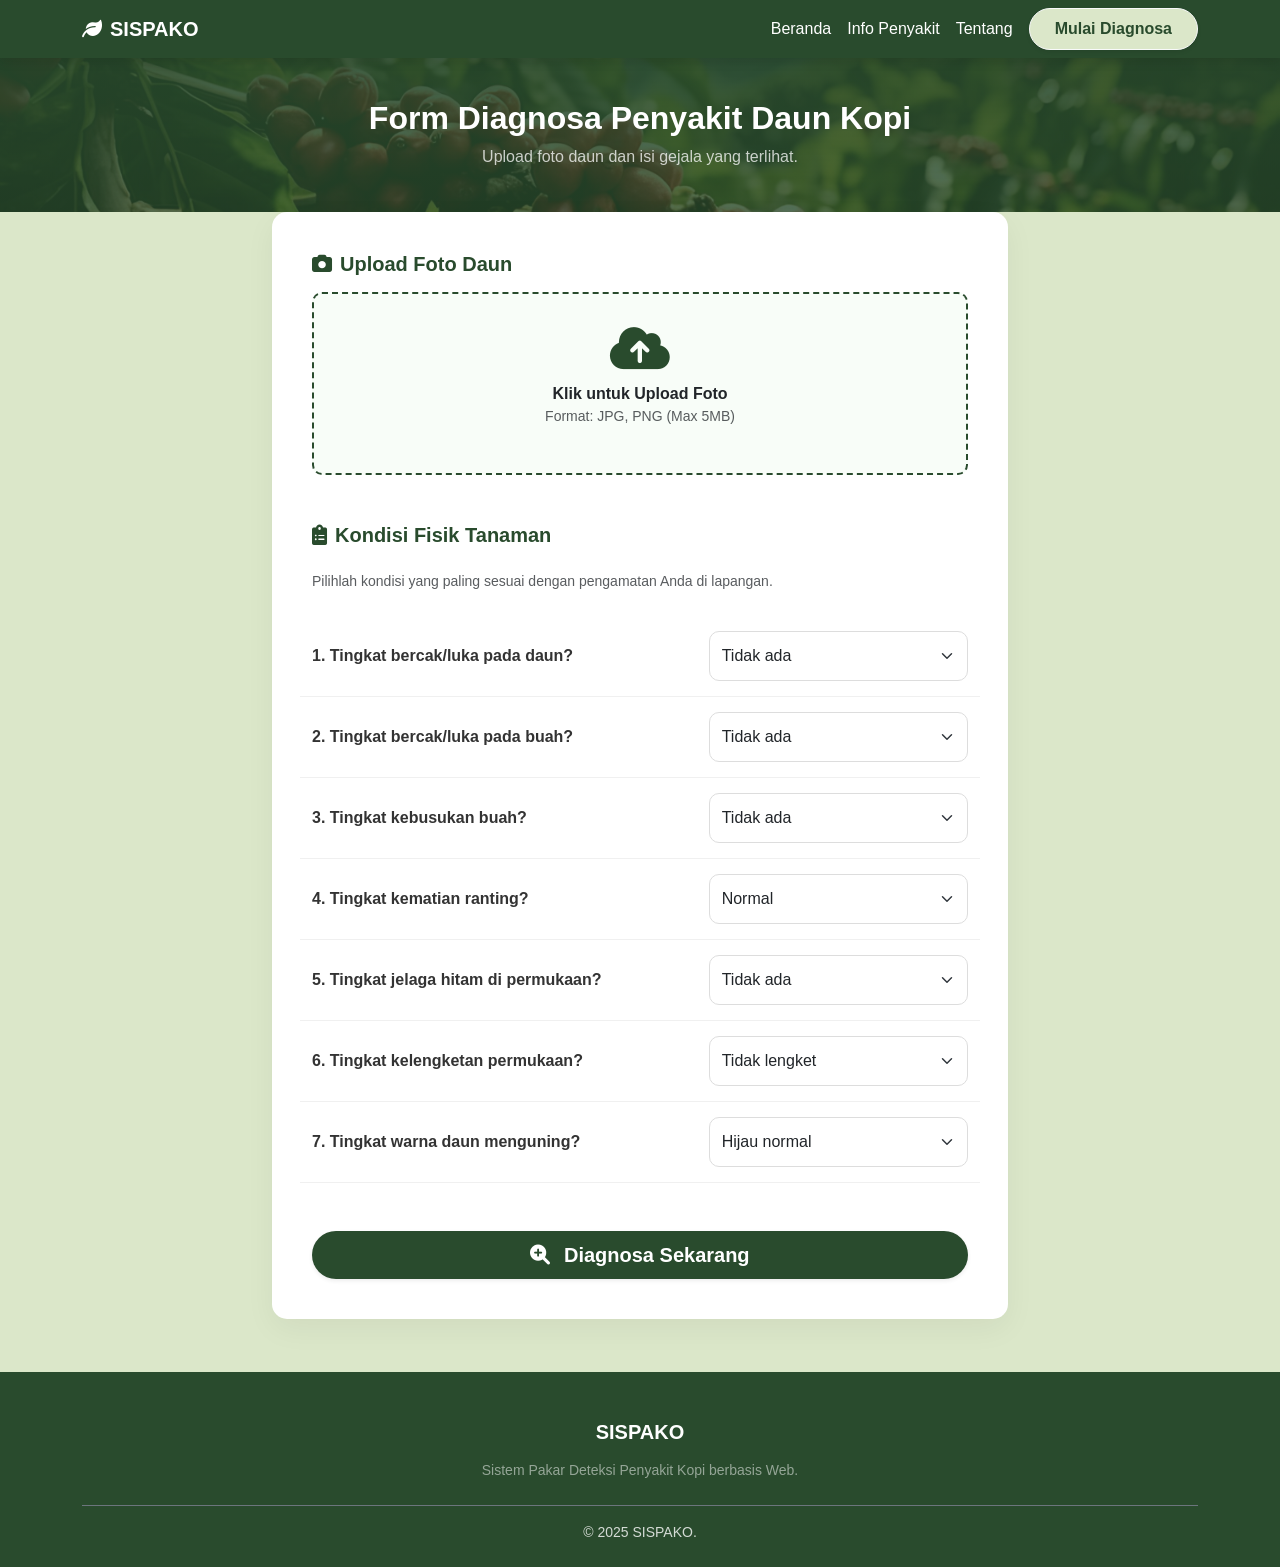
==== diagnosa.html @ ef5dbff3 "benerin halaman penyakit&tentang sama nambahin halaman diagnosa &hasil diagnosa" ====
<!DOCTYPE html>
<html lang="id">
<head>
    <meta charset="UTF-8">
    <meta name="viewport" content="width=device-width, initial-scale=1.0">
    <title>Formulir Diagnosa - SISPAKO</title>
    
    <link href="https://cdn.jsdelivr.net/npm/bootstrap@5.3.0/dist/css/bootstrap.min.css" rel="stylesheet">
    <link rel="stylesheet" href="https://cdnjs.cloudflare.com/ajax/libs/font-awesome/6.0.0/css/all.min.css">

    <style>
        /* --- STYLE KONSISTEN (SAMA PERSIS) --- */
        :root {
            --primary-color: #294B2D;   /* Hijau Tua */
            --secondary-color: #DBE7C9; /* Hijau Muda */
            --accent-color: #294B2D;    
            --light-bg: #DBE7C9;       
        }

        body {
            font-family: 'Segoe UI', sans-serif;
            background-color: var(--light-bg);
            padding-top: 56px; 
            display: flex;
            flex-direction: column;
            min-height: 100vh; 
        }

        /* --- NAVBAR --- */
        .navbar-custom {
            background-color: var(--primary-color);
            box-shadow: 0 4px 10px rgba(0,0,0,0.1);
        }
        .navbar-brand, .nav-link {
            color: #fff !important;
        }
        .btn-nav-active {
            background-color: var(--secondary-color) !important;
            color: var(--primary-color) !important;
            font-weight: bold;
            border-radius: 50px;
            padding: 8px 25px;
            transition: 0.3s;
        }

        /* --- CARD FORM --- */
        .card-form {
            border: none;
            border-radius: 15px;
            box-shadow: 0 10px 30px rgba(0,0,0,0.05);
            background-color: white;
            overflow: hidden;
            padding: 40px; /* Padding ditambah biar lega */
        }

        /* --- UPLOAD AREA --- */
        .upload-area {
            border: 2px dashed var(--primary-color);
            border-radius: 10px;
            padding: 30px;
            text-align: center;
            background-color: #f8fdf8;
            cursor: pointer;
            transition: 0.3s;
            margin-bottom: 30px;
        }
        .upload-area:hover {
            background-color: #eafbe9;
        }
        .upload-icon {
            font-size: 3rem;
            color: var(--primary-color);
            margin-bottom: 10px;
        }
        #imagePreview {
            display: none;
            max-width: 100%;
            max-height: 300px;
            margin-top: 20px;
            border-radius: 10px;
            box-shadow: 0 4px 10px rgba(0,0,0,0.1);
        }

        /* --- FORM ELEMENTS --- */
        .form-label {
            font-weight: 600;
            color: #333;
        }
        .form-select {
            border-radius: 10px;
            border: 1px solid #ddd;
            padding: 12px;
            cursor: pointer;
        }
        .form-select:focus {
            border-color: var(--primary-color);
            box-shadow: 0 0 0 0.25rem rgba(41, 75, 45, 0.25);
        }
        .row-gejala {
            padding: 15px 0;
            border-bottom: 1px solid #f0f0f0;
        }
        .row-gejala:last-child {
            border-bottom: none;
        }

        /* --- HEADER TEXT --- */
        .page-header {
            background: linear-gradient(rgba(41, 75, 45, 0.9), rgba(41, 75, 45, 0.8)), url('kopi.png');
            background-size: cover;
            background-position: center;
            color: white;
            padding: 43px 0;
            text-align: center;
            margin-bottom: 0;
        }

        /* --- FOOTER --- */
        footer {
            background-color: var(--primary-color); 
            color: rgba(255,255,255,0.8);
            padding-top: 3rem;
            padding-bottom: 1.5rem;
            margin-top: auto; 
            border-top: 5px solid var(--secondary-color); 
        }
    </style>
</head>
<body>

    <nav class="navbar navbar-expand-lg navbar-custom fixed-top">
      <div class="container">
        <a class="navbar-brand fw-bold" href="index.html">
            <i class="fas fa-leaf me-2"></i>SISPAKO 
        </a>
        <button class="navbar-toggler border-0 text-white" type="button" data-bs-toggle="collapse" data-bs-target="#navbarNav">
          <i class="fas fa-bars"></i>
        </button>
        <div class="collapse navbar-collapse" id="navbarNav">
          <ul class="navbar-nav ms-auto align-items-center">
            <li class="nav-item"><a class="nav-link" href="index.html">Beranda</a></li>
            <li class="nav-item"><a class="nav-link" href="penyakit.html">Info Penyakit</a></li>
            <li class="nav-item"><a class="nav-link" href="tentang.html">Tentang</a></li>
            <li class="nav-item ms-lg-2 mt-2 mt-lg-0">
                <a class="btn btn-light btn-nav-active shadow-sm" href="diagnosa.html">Mulai Diagnosa</a>
            </li>
          </ul>
        </div>
      </div>
    </nav>

    <div class="page-header">
        <div class="container">
            <h2 class="fw-bold">Form Diagnosa Penyakit Daun Kopi</h2>
            <p class="mb-0 opacity-75">Upload foto daun dan isi gejala yang terlihat.</p>
        </div>
    </div>

    <div class="container pb-5">
        <div class="row justify-content-center">
            <div class="col-lg-8">
                
                <div class="card card-form">
                    
                    <form action="hasil_diagnosa.html"> <h5 class="fw-bold mb-3" style="color: var(--primary-color);"><i class="fas fa-camera me-2"></i>Upload Foto Daun</h5>
                        <div class="upload-area" onclick="document.getElementById('fileInput').click()">
                            <input type="file" id="fileInput" accept="image/*" style="display: none;" onchange="previewImage(event)">
                            <div id="uploadPlaceholder">
                                <i class="fas fa-cloud-upload-alt upload-icon"></i>
                                <p class="mb-0 fw-bold">Klik untuk Upload Foto</p>
                                <p class="small text-muted">Format: JPG, PNG (Max 5MB)</p>
                            </div>
                            <img id="imagePreview" src="#" alt="Preview Gambar">
                        </div>

                        <h5 class="fw-bold mb-4 mt-5" style="color: var(--primary-color);"><i class="fas fa-clipboard-list me-2"></i>Kondisi Fisik Tanaman</h5>
                        <p class="text-muted small mb-4">Pilihlah kondisi yang paling sesuai dengan pengamatan Anda di lapangan.</p>

                        <div class="row row-gejala align-items-center">
                            <div class="col-md-7"><label class="form-label mb-0">1. Tingkat bercak/luka pada daun?</label></div>
                            <div class="col-md-5">
                                <select class="form-select">
                                    <option value="0">Tidak ada</option>
                                    <option value="0.3">Ada sedikit (kecil-kecil)</option>
                                    <option value="0.7">Cukup banyak (menyebar)</option>
                                    <option value="1">Sangat parah (menutupi daun)</option>
                                </select>
                            </div>
                        </div>

                        <div class="row row-gejala align-items-center">
                            <div class="col-md-7"><label class="form-label mb-0">2. Tingkat bercak/luka pada buah?</label></div>
                            <div class="col-md-5">
                                <select class="form-select">
                                    <option value="0">Tidak ada</option>
                                    <option value="0.3">Ada sedikit (kecil-kecil)</option>
                                    <option value="0.7">Cukup banyak (meluas)</option>
                                    <option value="1">Sangat parah (buah mengeras)</option>
                                </select>
                            </div>
                        </div>

                        <div class="row row-gejala align-items-center">
                            <div class="col-md-7"><label class="form-label mb-0">3. Tingkat kebusukan buah?</label></div>
                            <div class="col-md-5">
                                <select class="form-select">
                                    <option value="0">Tidak ada</option>
                                    <option value="0.3">Ada sedikit (1-3 buah)</option>
                                    <option value="0.7">Cukup banyak (sebagian gugur)</option>
                                    <option value="1">Sangat parah (hampir semua busuk)</option>
                                </select>
                            </div>
                        </div>

                        <div class="row row-gejala align-items-center">
                            <div class="col-md-7"><label class="form-label mb-0">4. Tingkat kematian ranting?</label></div>
                            <div class="col-md-5">
                                <select class="form-select">
                                    <option value="0">Normal</option>
                                    <option value="0.3">Ada ujung ranting mengering</option>
                                    <option value="0.7">Sebagian ranting mengering</option>
                                    <option value="1">Batang/ranting utama mati</option>
                                </select>
                            </div>
                        </div>

                        <div class="row row-gejala align-items-center">
                            <div class="col-md-7"><label class="form-label mb-0">5. Tingkat jelaga hitam di permukaan?</label></div>
                            <div class="col-md-5">
                                <select class="form-select">
                                    <option value="0">Tidak ada</option>
                                    <option value="0.3">Tipis</option>
                                    <option value="0.7">Cukup tebal</option>
                                    <option value="1">Sangat tebal</option>
                                </select>
                            </div>
                        </div>

                        <div class="row row-gejala align-items-center">
                            <div class="col-md-7"><label class="form-label mb-0">6. Tingkat kelengketan permukaan?</label></div>
                            <div class="col-md-5">
                                <select class="form-select">
                                    <option value="0">Tidak lengket</option>
                                    <option value="0.5">Agak lengket</option>
                                    <option value="1">Sangat lengket</option>
                                </select>
                            </div>
                        </div>

                        <div class="row row-gejala align-items-center">
                            <div class="col-md-7"><label class="form-label mb-0">7. Tingkat warna daun menguning?</label></div>
                            <div class="col-md-5">
                                <select class="form-select">
                                    <option value="0">Hijau normal</option>
                                    <option value="0.3">Agak kusam/pucat</option>
                                    <option value="0.7">Kuning sebagian</option>
                                    <option value="1">Kuning total/kecoklatan</option>
                                </select>
                            </div>
                        </div>

                        <div class="d-grid gap-2 mt-5">
                            <a href="hasil_diagnosa.html" class="btn btn-lg rounded-pill fw-bold text-white shadow-sm" style="background-color: var(--primary-color);">
                                <i class="fas fa-search-plus me-2"></i> Diagnosa Sekarang
                            </a>
                        </div>

                    </form>
                </div>

            </div>
        </div>
    </div>

    <footer class="text-center">
        <div class="container">
            <h5 class="fw-bold text-white mb-3">SISPAKO</h5>
            <p class="small mb-4 text-white-50">Sistem Pakar Deteksi Penyakit Kopi berbasis Web.</p>
            <p class="mb-0 border-top border-secondary pt-3 small">&copy; 2025 SISPAKO.</p>
        </div>
    </footer>

    <script src="https://cdn.jsdelivr.net/npm/bootstrap@5.3.0/dist/js/bootstrap.bundle.min.js"></script>

    <script>
        function previewImage(event) {
            var reader = new FileReader();
            reader.onload = function(){
                var output = document.getElementById('imagePreview');
                output.src = reader.result;
                output.style.display = 'inline-block';
                document.getElementById('uploadPlaceholder').style.display = 'none';
            };
            reader.readAsDataURL(event.target.files[0]);
        }
    </script>

</body>
</html>
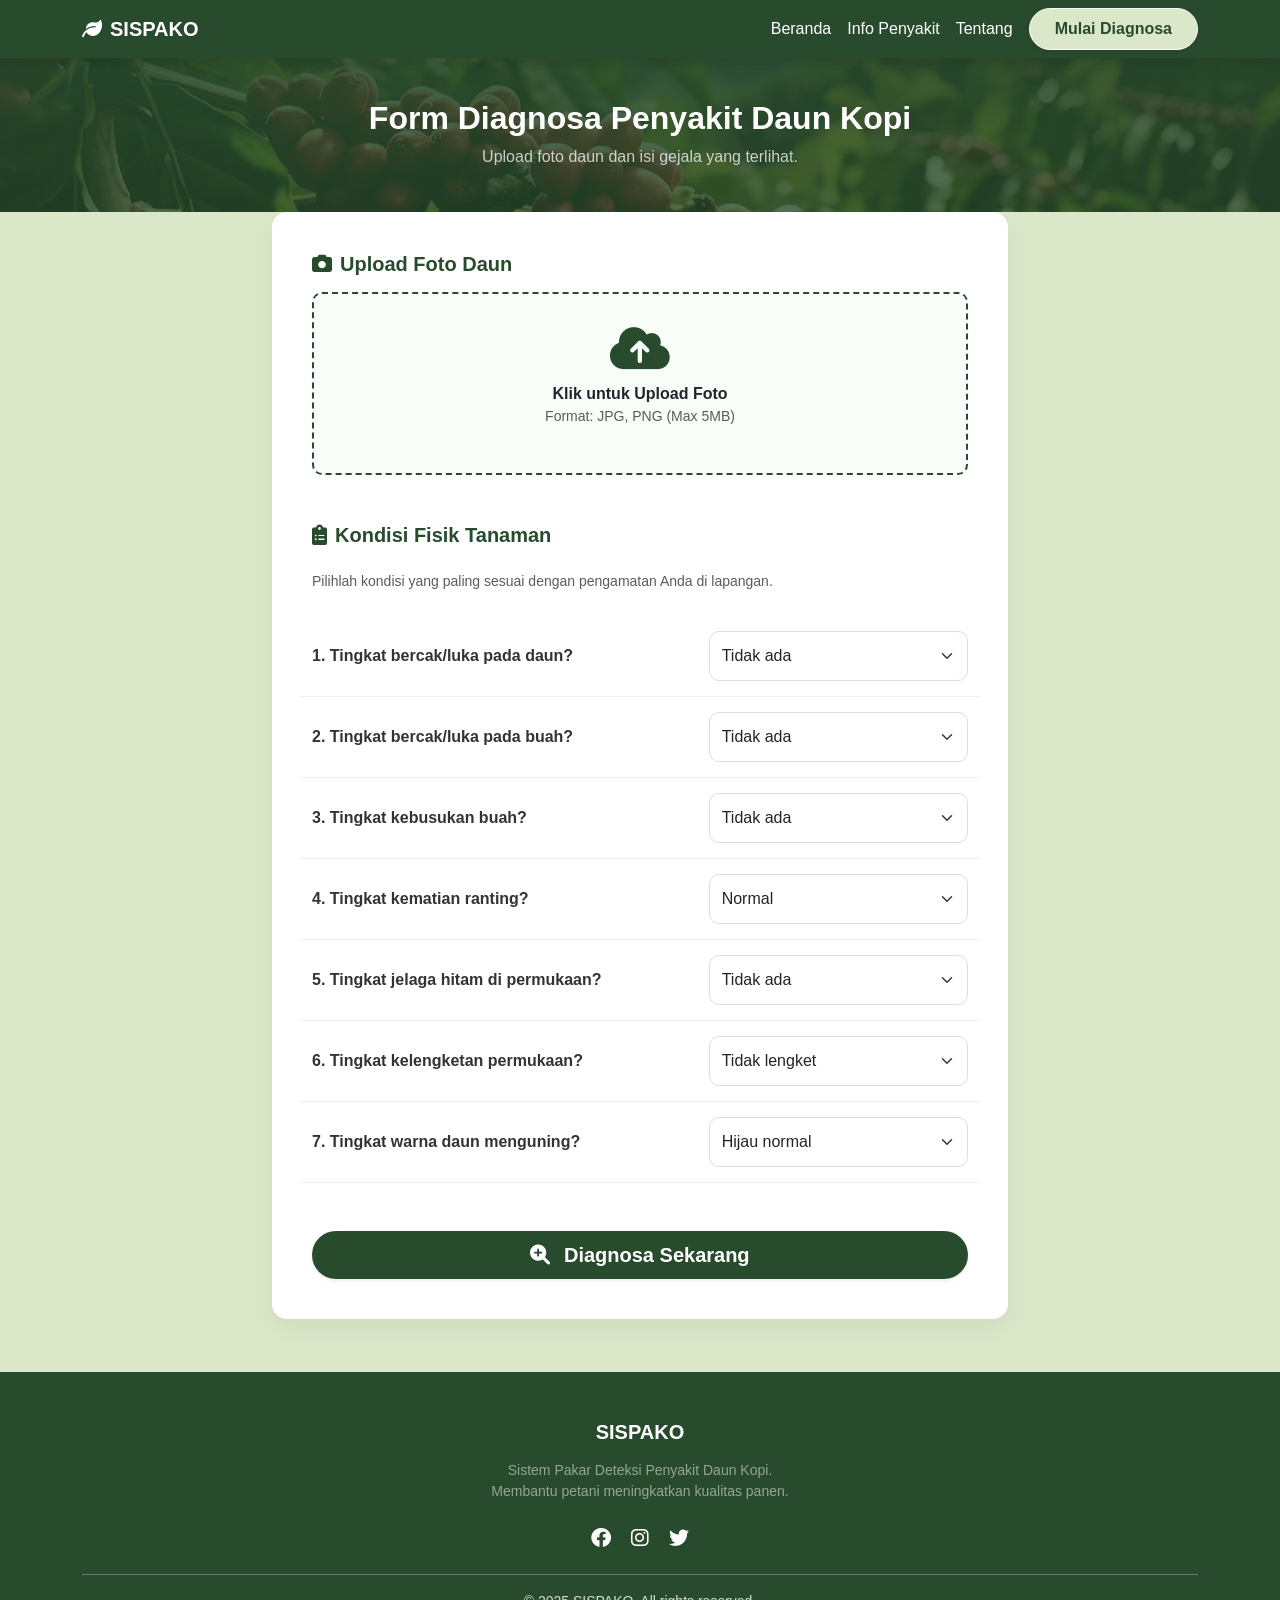
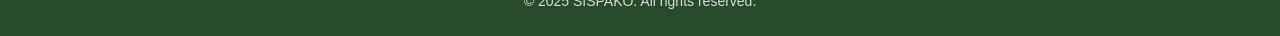
==== commit b002a157: "benerin headfoot" ====
--- a/diagnosa.html
+++ b/diagnosa.html
@@ -30,6 +30,7 @@
         .navbar-custom {
             background-color: var(--primary-color);
             box-shadow: 0 4px 10px rgba(0,0,0,0.1);
+            min-height: 56px; 
         }
         .navbar-brand, .nav-link {
             color: #fff !important;
@@ -275,11 +276,18 @@
     <footer class="text-center">
         <div class="container">
             <h5 class="fw-bold text-white mb-3">SISPAKO</h5>
-            <p class="small mb-4 text-white-50">Sistem Pakar Deteksi Penyakit Kopi berbasis Web.</p>
-            <p class="mb-0 border-top border-secondary pt-3 small">&copy; 2025 SISPAKO.</p>
+            <p class="small mb-4 text-white-50">Sistem Pakar Deteksi Penyakit Daun Kopi.<br>Membantu petani meningkatkan kualitas panen.</p>
+            
+            <div class="mb-4">
+                <a href="#" class="text-white me-3"><i class="fab fa-facebook fa-lg"></i></a>
+                <a href="#" class="text-white me-3"><i class="fab fa-instagram fa-lg"></i></a>
+                <a href="#" class="text-white"><i class="fab fa-twitter fa-lg"></i></a>
+            </div>
+
+            <p class="mb-0 border-top border-secondary pt-3 small">&copy; 2025 SISPAKO. All rights reserved.</p>
         </div>
     </footer>
-
+    
     <script src="https://cdn.jsdelivr.net/npm/bootstrap@5.3.0/dist/js/bootstrap.bundle.min.js"></script>
 
     <script>
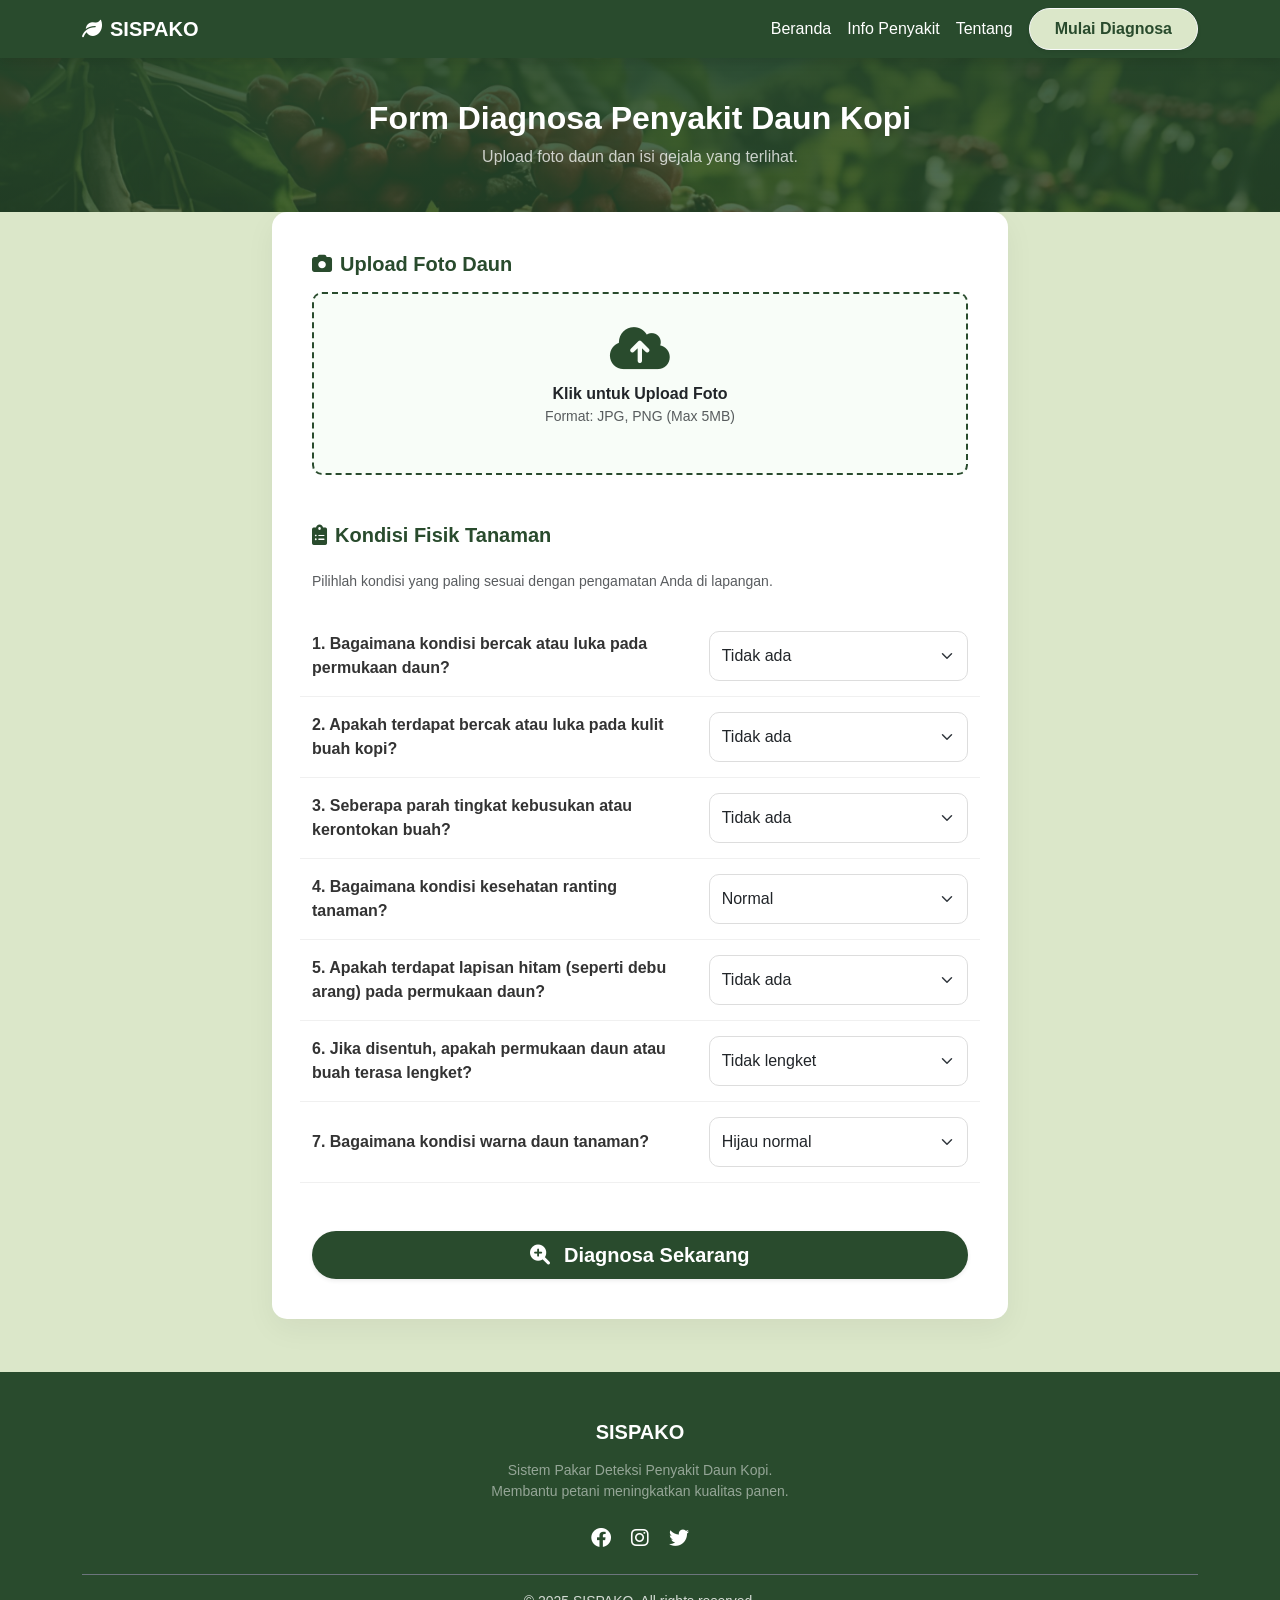
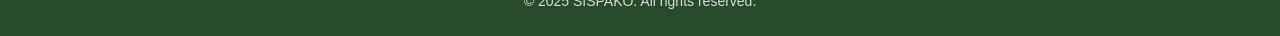
==== commit c23f9c8c: "memperbaharui diagnosa" ====
--- a/diagnosa.html
+++ b/diagnosa.html
@@ -178,7 +178,7 @@
                         <p class="text-muted small mb-4">Pilihlah kondisi yang paling sesuai dengan pengamatan Anda di lapangan.</p>
 
                         <div class="row row-gejala align-items-center">
-                            <div class="col-md-7"><label class="form-label mb-0">1. Tingkat bercak/luka pada daun?</label></div>
+                            <div class="col-md-7"><label class="form-label mb-0">1. Bagaimana kondisi bercak atau luka pada permukaan daun?</label></div>
                             <div class="col-md-5">
                                 <select class="form-select">
                                     <option value="0">Tidak ada</option>
@@ -190,7 +190,7 @@
                         </div>
 
                         <div class="row row-gejala align-items-center">
-                            <div class="col-md-7"><label class="form-label mb-0">2. Tingkat bercak/luka pada buah?</label></div>
+                            <div class="col-md-7"><label class="form-label mb-0">2. Apakah terdapat bercak atau luka pada kulit buah kopi?</label></div>
                             <div class="col-md-5">
                                 <select class="form-select">
                                     <option value="0">Tidak ada</option>
@@ -202,7 +202,7 @@
                         </div>
 
                         <div class="row row-gejala align-items-center">
-                            <div class="col-md-7"><label class="form-label mb-0">3. Tingkat kebusukan buah?</label></div>
+                            <div class="col-md-7"><label class="form-label mb-0">3. Seberapa parah tingkat kebusukan atau kerontokan buah?</label></div>
                             <div class="col-md-5">
                                 <select class="form-select">
                                     <option value="0">Tidak ada</option>
@@ -214,7 +214,7 @@
                         </div>
 
                         <div class="row row-gejala align-items-center">
-                            <div class="col-md-7"><label class="form-label mb-0">4. Tingkat kematian ranting?</label></div>
+                            <div class="col-md-7"><label class="form-label mb-0">4. Bagaimana kondisi kesehatan ranting tanaman?</label></div>
                             <div class="col-md-5">
                                 <select class="form-select">
                                     <option value="0">Normal</option>
@@ -226,7 +226,7 @@
                         </div>
 
                         <div class="row row-gejala align-items-center">
-                            <div class="col-md-7"><label class="form-label mb-0">5. Tingkat jelaga hitam di permukaan?</label></div>
+                            <div class="col-md-7"><label class="form-label mb-0">5. Apakah terdapat lapisan hitam (seperti debu arang) pada permukaan daun?</label></div>
                             <div class="col-md-5">
                                 <select class="form-select">
                                     <option value="0">Tidak ada</option>
@@ -238,7 +238,7 @@
                         </div>
 
                         <div class="row row-gejala align-items-center">
-                            <div class="col-md-7"><label class="form-label mb-0">6. Tingkat kelengketan permukaan?</label></div>
+                            <div class="col-md-7"><label class="form-label mb-0">6. Jika disentuh, apakah permukaan daun atau buah terasa lengket?</label></div>
                             <div class="col-md-5">
                                 <select class="form-select">
                                     <option value="0">Tidak lengket</option>
@@ -249,7 +249,7 @@
                         </div>
 
                         <div class="row row-gejala align-items-center">
-                            <div class="col-md-7"><label class="form-label mb-0">7. Tingkat warna daun menguning?</label></div>
+                            <div class="col-md-7"><label class="form-label mb-0">7. Bagaimana kondisi warna daun tanaman?</label></div>
                             <div class="col-md-5">
                                 <select class="form-select">
                                     <option value="0">Hijau normal</option>
